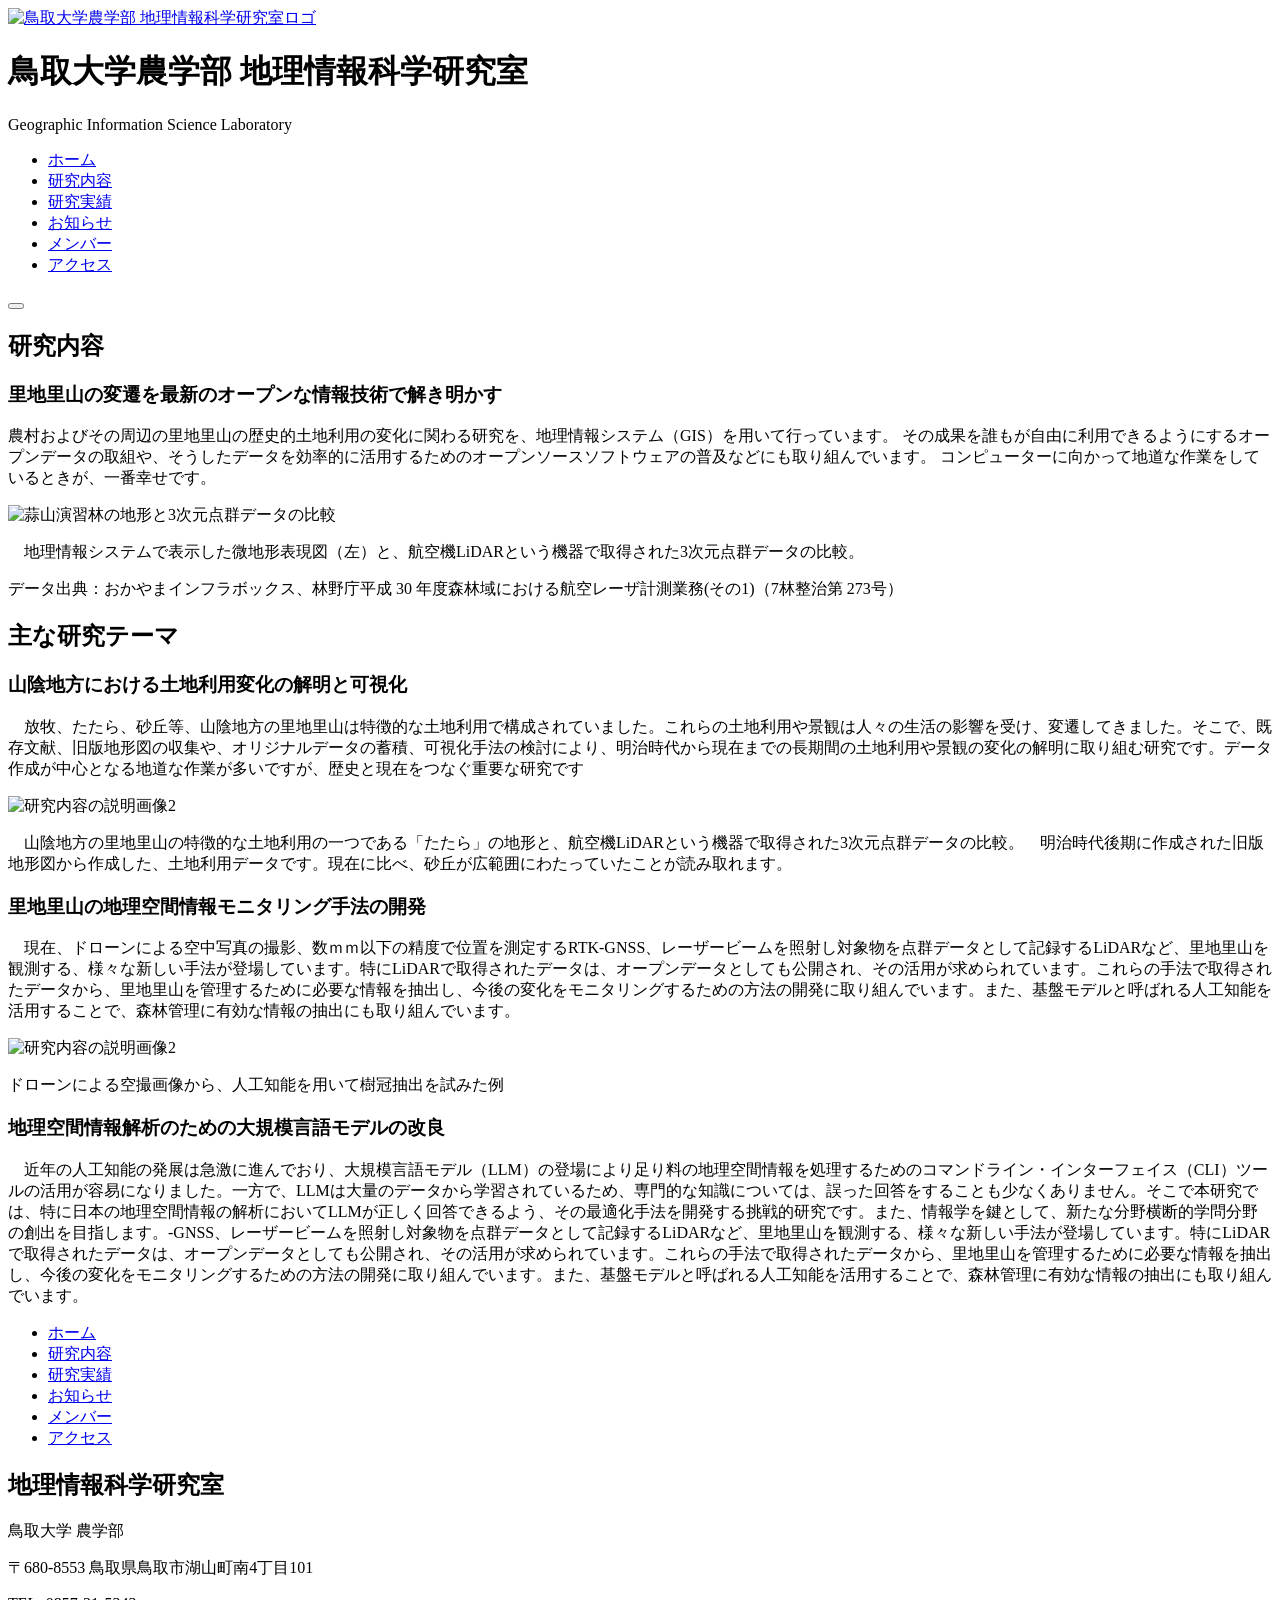
==== about.html @ 8131704d "Add files via upload" ====
<!DOCTYPE html>
<html lang="ja">

  <head>
    <meta charset="UTF-8">
    <meta name="viewport" content="width=device-width, initial-scale=1.0">
    <title>鳥取大学農学部 地理情報科学研究室</title>
    <!-- SEO -->
    <meta name="description" content="鳥取大学農学部 地理情報科学研究室の公式サイト。研究内容、研究実績、メンバー情報を掲載しています。">
    <link rel="stylesheet" href="css/style.css">
  </head>

  <body>

    <!-- ヘッダー -->
    <header>
      <div class="header_container">

        <!-- ロゴ -->
        <div class="logo">
          <a href="./index.html"> 
            <img src="images/logo.jpg" alt="鳥取大学農学部 地理情報科学研究室ロゴ"> 
          </a>
          <div class="site_title">
            <h1>鳥取大学農学部 地理情報科学研究室</h1>
            <p>Geographic Information Science Laboratory</p>
          </div>
        </div>

        <!-- ナビゲーション --> 
        <nav class="navigation" aria-label="メインナビゲーション">
          <ul class="navigation_list">
            <li><a href="./index.html">ホーム</a></li>
            <li><a href="./about.html">研究内容</a></li>
            <li><a href="./research.html">研究実績</a></li>
            <li><a href="./news.html">お知らせ</a></li>
            <li><a href="./members.html">メンバー</a></li>
            <li><a href="./access.html">アクセス</a></li>
          </ul>
        </nav>
      </div>


      <!-- ハンバーガーメニュー --> 
      <button class="hamburger" id="hamburger" aria-label="メニューを開く"> 
        <span class="hamburger_border_top"></span>
        <span class="hamburger_border_center"></span>
        <span class="hamburger_border_bottom"></span>
      </button>

      <div class="background" id="background"></div>
    </header>
    <!-- /ヘッダー -->
    
    <!-- メイン -->
    <main>
      <section>
        <h2 class="title">研究内容</h2>

        <article class="subsection">
          <h3 class="subject">里地里山の変遷を最新のオープンな情報技術で解き明かす</h3>
          <p>
            農村およびその周辺の里地里山の歴史的土地利用の変化に関わる研究を、地理情報システム（GIS）を用いて行っています。
            その成果を誰もが自由に利用できるようにするオープンデータの取組や、そうしたデータを効率的に活用するためのオープンソースソフトウェアの普及などにも取り組んでいます。
            コンピューターに向かって地道な作業をしているときが、一番幸せです。 
          </p>
          <img src="images/about_satoyama.png" alt="蒜山演習林の地形と3次元点群データの比較" class="image">
          <p>
            　地理情報システムで表示した微地形表現図（左）と、航空機LiDARという機器で取得された3次元点群データの比較。
          </p>
          <p>
            データ出典：おかやまインフラボックス、林野庁平成 30 年度森林域における航空レーザ計測業務(その1)（7林整治第 273号）
          </p>
        </article>

        <h2 class="title">主な研究テーマ</h2>
        <article class="subsection">
          <h3 class="subject">山陰地方における土地利用変化の解明と可視化</h3>
          <p>
           　放牧、たたら、砂丘等、山陰地方の里地里山は特徴的な土地利用で構成されていました。これらの土地利用や景観は人々の生活の影響を受け、変遷してきました。そこで、既存文献、旧版地形図の収集や、オリジナルデータの蓄積、可視化手法の検討により、明治時代から現在までの長期間の土地利用や景観の変化の解明に取り組む研究です。データ作成が中心となる地道な作業が多いですが、歴史と現在をつなぐ重要な研究です
          </p>
          <img src="images/about_tatara.png" alt="研究内容の説明画像2" class="image">
          <p>
            　山陰地方の里地里山の特徴的な土地利用の一つである「たたら」の地形と、航空機LiDARという機器で取得された3次元点群データの比較。　明治時代後期に作成された旧版地形図から作成した、土地利用データです。現在に比べ、砂丘が広範囲にわたっていたことが読み取れます。
          </p>
        </article>

        <article class="subsection">
          <h3 class="subject">里地里山の地理空間情報モニタリング手法の開発</h3>
          <p>
           　現在、ドローンによる空中写真の撮影、数ｍｍ以下の精度で位置を測定するRTK-GNSS、レーザービームを照射し対象物を点群データとして記録するLiDARなど、里地里山を観測する、様々な新しい手法が登場しています。特にLiDARで取得されたデータは、オープンデータとしても公開され、その活用が求められています。これらの手法で取得されたデータから、里地里山を管理するために必要な情報を抽出し、今後の変化をモニタリングするための方法の開発に取り組んでいます。また、基盤モデルと呼ばれる人工知能を活用することで、森林管理に有効な情報の抽出にも取り組んでいます。
          </p>
          <img src="images/about_jukan.png" alt="研究内容の説明画像2" class="image">
          <p>
            ドローンによる空撮画像から、人工知能を用いて樹冠抽出を試みた例
          </p>
        </article>

        <article class="subsection">
          <h3 class="subject">地理空間情報解析のための大規模言語モデルの改良</h3>
          <p>
           　近年の人工知能の発展は急激に進んでおり、大規模言語モデル（LLM）の登場により足り料の地理空間情報を処理するためのコマンドライン・インターフェイス（CLI）ツールの活用が容易になりました。一方で、LLMは大量のデータから学習されているため、専門的な知識については、誤った回答をすることも少なくありません。そこで本研究では、特に日本の地理空間情報の解析においてLLMが正しく回答できるよう、その最適化手法を開発する挑戦的研究です。また、情報学を鍵として、新たな分野横断的学問分野の創出を目指します。-GNSS、レーザービームを照射し対象物を点群データとして記録するLiDARなど、里地里山を観測する、様々な新しい手法が登場しています。特にLiDARで取得されたデータは、オープンデータとしても公開され、その活用が求められています。これらの手法で取得されたデータから、里地里山を管理するために必要な情報を抽出し、今後の変化をモニタリングするための方法の開発に取り組んでいます。また、基盤モデルと呼ばれる人工知能を活用することで、森林管理に有効な情報の抽出にも取り組んでいます。
          </p>
        </article>

      </section>
    </main>
    <!-- /メイン -->

    <!-- フッター -->
    <footer>

      <!-- フッターナビゲーション -->
      <ul class="navigation_list">
        <li><a href="./index.html">ホーム</a></li>
        <li><a href="./about.html">研究内容</a></li>
        <li><a href="./research.html">研究実績</a></li>
        <li><a href="./news.html">お知らせ</a></li>
        <li><a href="./members.html">メンバー</a></li>
        <li><a href="./access.html">アクセス</a></li>
      </ul>

      <div class="footer_container">
        <!-- 研究室情報 -->
        <div class="footer_info">
          <h2>地理情報科学研究室</h2>
          <p>鳥取大学 農学部</p>
          <p>〒680-8553 鳥取県鳥取市湖山町南4丁目101</p>
          <p>TEL: 0857-31-5343</p>
        </div>
      </div>

    </footer>
    <!-- /フッター -->

    <script type="text/javascript" src="script.js"></script>

  </body>

</html>
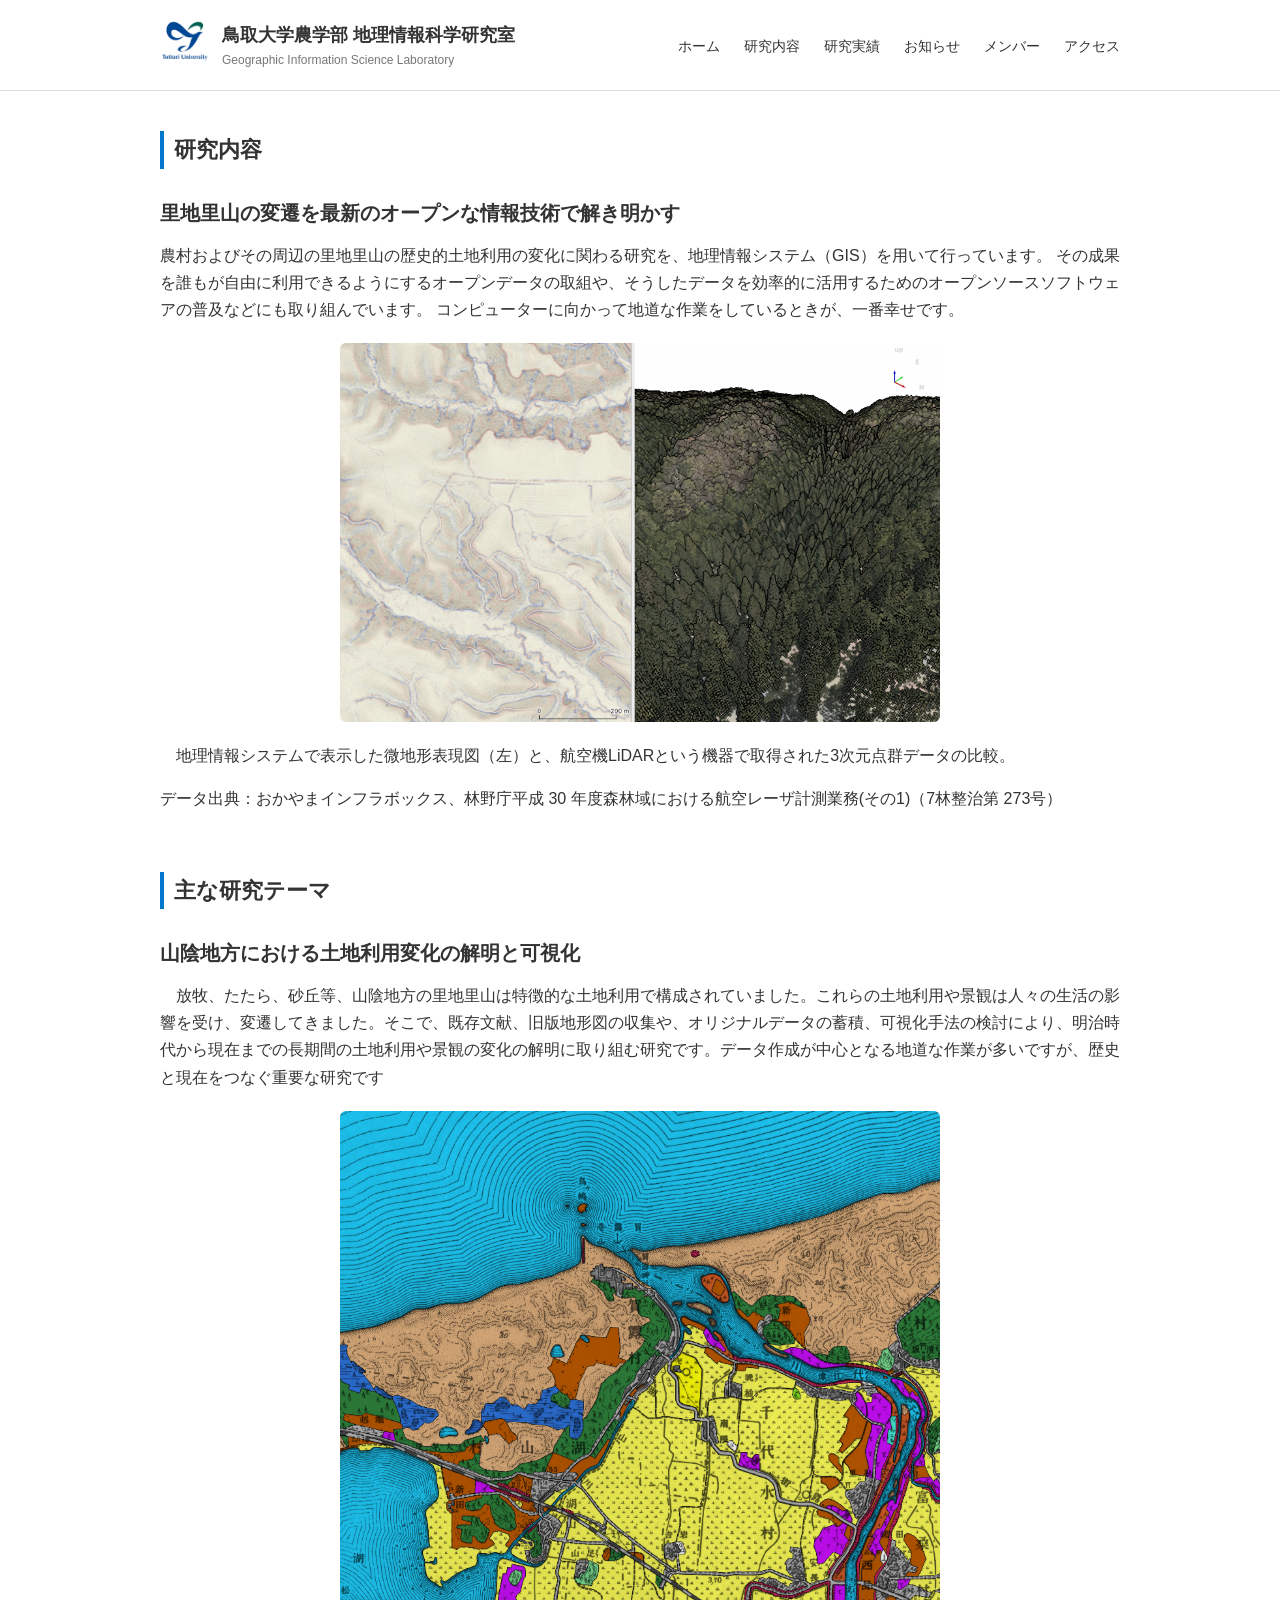
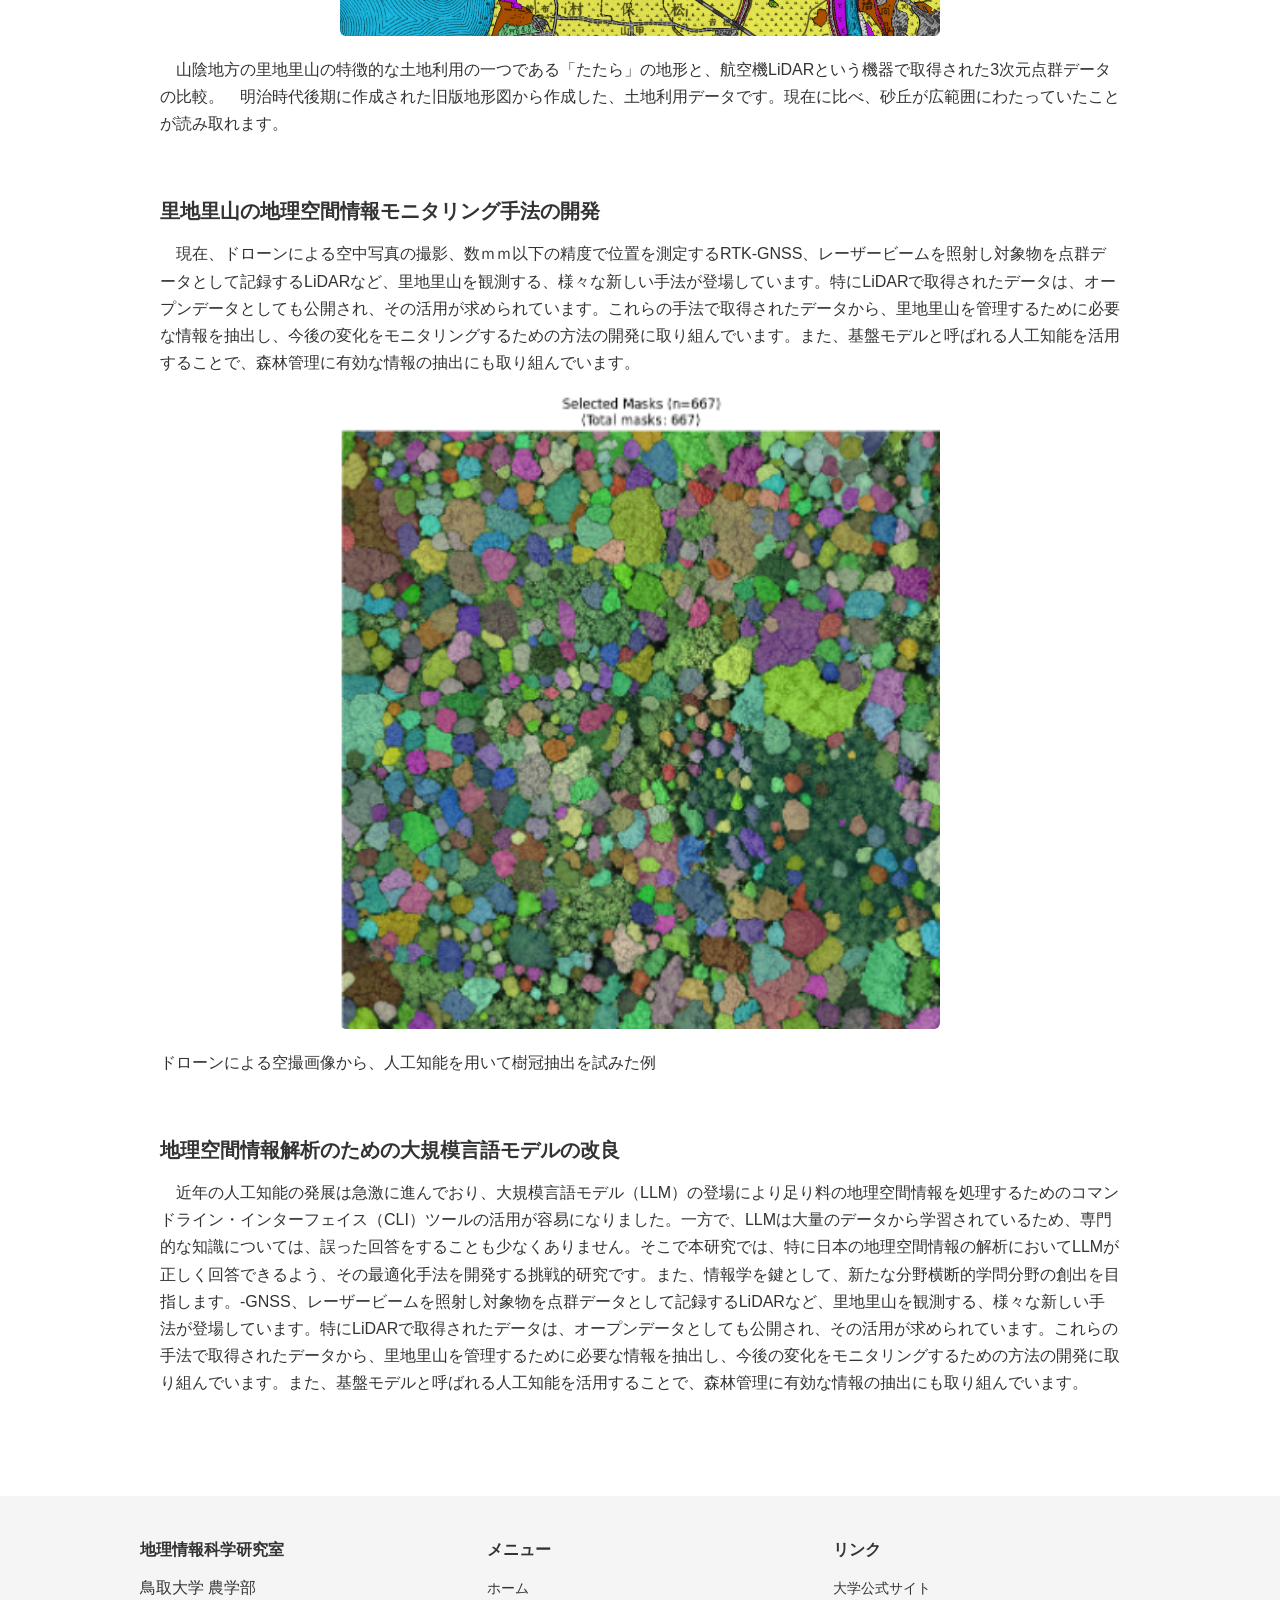
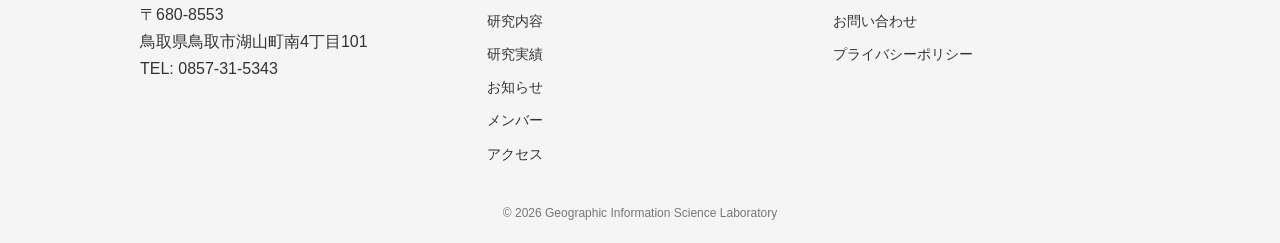
==== commit 6c0b536b: "Update about.html" ====
--- a/about.html
+++ b/about.html
@@ -28,7 +28,7 @@
         </div>
 
         <!-- ナビゲーション --> 
-        <nav class="navigation" aria-label="メインナビゲーション">
+        <nav class="navigation" id="nav" aria-label="メインナビゲーション">
           <ul class="navigation_list">
             <li><a href="./index.html">ホーム</a></li>
             <li><a href="./about.html">研究内容</a></li>
@@ -107,34 +107,58 @@
     </main>
     <!-- /メイン -->
 
+
     <!-- フッター -->
-    <footer>
 
-      <!-- フッターナビゲーション -->
-      <ul class="navigation_list">
-        <li><a href="./index.html">ホーム</a></li>
-        <li><a href="./about.html">研究内容</a></li>
-        <li><a href="./research.html">研究実績</a></li>
-        <li><a href="./news.html">お知らせ</a></li>
-        <li><a href="./members.html">メンバー</a></li>
-        <li><a href="./access.html">アクセス</a></li>
-      </ul>
+    <footer class="footer">
 
-      <div class="footer_container">
-        <!-- 研究室情報 -->
-        <div class="footer_info">
-          <h2>地理情報科学研究室</h2>
+      <div class="footer_inner">
+
+        <!-- ① 研究室情報 -->
+        <div class="footer_col">
+          <h2 class="footer_title">地理情報科学研究室</h2>
           <p>鳥取大学 農学部</p>
-          <p>〒680-8553 鳥取県鳥取市湖山町南4丁目101</p>
+          <p>〒680-8553</p>
+          <p>鳥取県鳥取市湖山町南4丁目101</p>
           <p>TEL: 0857-31-5343</p>
         </div>
+
+        <!-- ② ナビゲーション -->
+        <div class="footer_col">
+          <h3 class="footer_title">メニュー</h3>
+          <ul class="footer_nav">
+            <li><a href="./index.html">ホーム</a></li>
+            <li><a href="./about.html">研究内容</a></li>
+            <li><a href="./research.html">研究実績</a></li>
+            <li><a href="./news.html">お知らせ</a></li>
+            <li><a href="./members.html">メンバー</a></li>
+            <li><a href="./access.html">アクセス</a></li>
+          </ul>
+        </div>
+
+        <!-- ③ 補助情報 -->
+        <div class="footer_col">
+          <h3 class="footer_title">リンク</h3>
+          <ul class="footer_nav">
+            <li><a href="#">大学公式サイト</a></li>
+            <li><a href="#">お問い合わせ</a></li>
+            <li><a href="#">プライバシーポリシー</a></li>
+          </ul>
+        </div>
+
+      </div>
+
+      <!-- コピーライト -->
+      <div class="footer_bottom">
+        <p>&copy; 2026 Geographic Information Science Laboratory</p>
       </div>
 
     </footer>
+
     <!-- /フッター -->
 
-    <script type="text/javascript" src="script.js"></script>
+    <script src="js/script.js"></script>
 
   </body>
 
-</html>+</html>
--- a/css/style.css
+++ b/css/style.css
@@ -0,0 +1,489 @@
+/* =====================
+   リセット
+===================== */
+* {
+  margin: 0;
+  padding: 0;
+  box-sizing: border-box;
+}
+
+body {
+  font-family: Arial, sans-serif;
+  line-height: 1.7;
+  color: #333;
+}
+
+/* =====================
+   共通幅
+===================== */
+.header_container,
+main,
+.footer_container {
+  max-width: 1000px;
+  margin: 0 auto;
+}
+
+/* =====================
+   ヘッダー
+===================== */
+header {
+  background: #fff;
+  border-bottom: 1px solid #ddd;
+  position: relative;
+  z-index: 10;
+}
+
+.header_container {
+  display: flex;
+  justify-content: space-between;
+  align-items: center;
+  padding: 16px 20px;
+}
+
+/* ロゴ */
+.logo {
+  display: flex;
+  align-items: center;
+  gap: 12px;
+}
+
+.logo img {
+  width: 50px;
+}
+
+.site_title h1 {
+  font-size: 18px;
+}
+
+.site_title p {
+  font-size: 12px;
+  color: #777;
+}
+
+@media (max-width: 900px) {
+  .site_title h1 {
+    font-size: 14px;
+  }
+}
+
+/* =====================
+   ナビゲーション
+===================== */
+.navigation_list {
+  display: flex;
+  list-style: none;
+  gap: 24px;
+}
+
+.navigation_list a {
+  text-decoration: none;
+  color: #333;
+  font-size: 14px;
+}
+
+.navigation_list a:hover {
+  color: #0077cc;
+}
+
+/* =====================
+   ハンバーガー
+===================== */
+
+.header_container {
+  display: flex;
+  justify-content: space-between;
+  align-items: center;
+}
+
+/* =====================
+   ナビ（PC）
+===================== */
+.navigation {
+  display: flex;
+  gap: 20px;
+}
+
+/* =====================
+   ハンバーガー本体
+===================== */
+.hamburger {
+  display: none;
+  background: none;
+  border: none;
+  cursor: pointer;
+  padding: 5px;
+}
+
+/* 三本線 */
+.hamburger span {
+  display: block;
+  width: 25px;
+  height: 2px;
+  background: #333;
+  margin: 5px 0;
+}
+
+/* =====================
+   スマホ・小画面
+===================== */
+@media (max-width: 900px) {
+
+  /* ハンバーガー表示 */
+  .hamburger {
+    display: block;
+    position: absolute;
+    top: 20px;
+    right: 20px;
+    z-index: 999;
+  }
+
+  /* ナビ非表示 */
+  .navigation {
+    display: none;
+  }
+
+  /* 開いたとき */
+  .navigation.active {
+    display: block;
+    position: absolute;
+    top: 60px;
+    right: 20px;
+    background: #fff;
+    padding: 15px;
+    border: 1px solid #ddd;
+  }
+
+  /* メニュー縦並び */
+  .navigation_list {
+    display: flex;
+    flex-direction: column;
+    gap: 10px;
+  }
+}
+
+/* =====================
+   メイン
+===================== */
+
+/* =====================
+   ヒーロー画像
+===================== */
+.hero {
+  position: relative;
+  width: 100%;
+  height: 400px;
+  overflow: hidden;
+}
+
+/* 画像 */
+.hero_image {
+  width: 100%;
+  height: 100%;
+  object-fit: cover;
+}
+
+/* テキスト */
+.hero_text {
+  position: absolute;
+  bottom: 30px;
+  left: 30px;
+  color: #fff;
+}
+
+.hero_text h2 {
+  font-size: 28px;
+  margin-bottom: 5px;
+}
+
+.hero_text p {
+  font-size: 14px;
+}
+
+/* 暗くして文字を見やすく */
+.hero::before {
+  content: "";
+  position: absolute;
+  inset: 0;
+  background: rgba(0,0,0,0.3);
+}
+
+/* スマホ */
+@media (max-width: 768px) {
+  .hero {
+    height: 250px;
+  }
+
+  .hero_text h2 {
+    font-size: 20px;
+  }
+}
+main {
+  padding: 40px 20px;
+}
+
+section {
+  margin-bottom: 50px;
+}
+
+.title {
+  font-size: 22px;
+  margin-bottom: 14px;
+  border-left: 4px solid #0077cc;
+  padding-left: 10px;
+}
+
+.subtitle {
+  margin: 20px 0 10px;
+}
+
+/* ボタン */
+.button_container {
+  margin-top: 16px;
+}
+
+.button {
+  display: inline-block;
+  padding: 10px 18px;
+  background: #0077cc;
+  color: #fff;
+  text-decoration: none;
+  border-radius: 4px;
+}
+
+.button:hover {
+  background: #005fa3;
+}
+
+/* 画像 */
+.image {
+  width: 100%;
+  max-width: 500px;
+  height: auto;
+  border-radius: 6px;
+}
+
+/* =====================
+   ヒーロー画像
+===================== */
+.hero {
+  position: relative;
+  width: 100%;
+  aspect-ratio: 4 / 3; 
+  overflow: hidden;
+}
+
+/* 画像 */
+.hero_image {
+  width: 100%;
+  height: 100%;
+  object-fit: cover;
+}
+
+/* テキスト */
+.hero_text {
+  position: absolute;
+  bottom: 30px;
+  left: 30px;
+  color: #fff;
+}
+
+.hero_text h2 {
+  font-size: 28px;
+  margin-bottom: 5px;
+}
+
+.hero_text p {
+  font-size: 14px;
+}
+
+/* 暗くして文字を見やすく */
+.hero::before {
+  content: "";
+  position: absolute;
+  inset: 0;
+  background: rgba(0,0,0,0.3);
+}
+
+/* スマホ */
+@media (max-width: 768px) {
+  .hero {
+    height: 250px;
+  }
+
+  .hero_text h2 {
+    font-size: 20px;
+  }
+}
+
+/* =====================
+   研究内容
+===================== */
+
+/* 各研究ブロック */
+.subsection {
+  margin-bottom: 60px;
+}
+
+/* 見出し */
+.subject {
+  font-size: 20px;
+  margin-bottom: 15px;
+  line-height: 1.4;
+}
+
+/* 本文 */
+.subsection p {
+  margin-bottom: 15px;
+}
+
+/* 画像の余白 */
+.image {
+  display: block;
+  margin: 20px auto;
+  max-width: 600px;
+}
+
+/* セクション内のタイトル間隔調整 */
+.title + p {
+  margin-bottom: 20px;
+}
+
+.title + .subsection {
+  margin-top: 30px;
+}
+
+/* =====================
+   お知らせ
+===================== */
+.list {
+  list-style: none;
+}
+
+.list li {
+  padding: 10px 0;
+  border-bottom: 1px solid #ddd;
+}
+
+.list time {
+  font-weight: bold;
+  margin-right: 10px;
+}
+
+/* =====================
+   メンバー
+===================== */
+.member_list {
+  list-style: none;
+  margin-bottom: 30px;
+}
+
+/* ▼ 教員 */
+.subtitle + .member_list {
+  padding: 0;
+  border: none;
+}
+
+.subtitle + .member_list > li {
+  font-size: 20px;
+  font-weight: bold;
+  color: #222;
+  margin-bottom: 10px;
+}
+
+/* 名前 */
+.member_sublist {
+  list-style: none;
+  margin-left: 0;
+  margin-top: 5px;
+}
+
+.member_sublist li {
+  font-size: 15px;
+  color: #555;
+  margin-bottom: 4px;
+}
+
+/* 学生区分（M2, M1, B4） */
+.member_list > li {
+  margin-bottom: 15px;
+}
+
+/* 区分タイトル */
+.member_list > li::before {
+  content: "";
+  display: inline-block;
+  width: 4px;
+  height: 14px;
+  background: #0077cc;
+  margin-right: 8px;
+  vertical-align: middle;
+}
+
+/* =====================
+   アクセス
+===================== */
+.map {
+  width: 100%;
+  height: 300px;
+  border: none;
+}
+
+/* =====================
+   フッター（3カラム）
+===================== */
+.footer {
+  background: #f5f5f5;
+  padding: 40px 20px 20px;
+}
+
+.footer_inner {
+  max-width: 1000px;
+  margin: 0 auto;
+  display: flex;
+  gap: 40px;
+  justify-content: space-between;
+}
+
+.footer_col {
+  flex: 1;
+}
+
+.footer_title {
+  font-size: 16px;
+  margin-bottom: 10px;
+}
+
+.footer_nav {
+  list-style: none;
+}
+
+.footer_nav li {
+  margin-bottom: 6px;
+}
+
+.footer_nav a {
+  text-decoration: none;
+  color: #333;
+  font-size: 14px;
+}
+
+.footer_nav a:hover {
+  color: #0077cc;
+}
+
+.footer_bottom {
+  text-align: center;
+  margin-top: 30px;
+  font-size: 12px;
+  color: #777;
+}
+
+/* =====================
+   スマホ
+===================== */
+@media (max-width: 768px) {
+  .footer_inner {
+    flex-direction: column;
+    gap: 20px;
+  }
+}
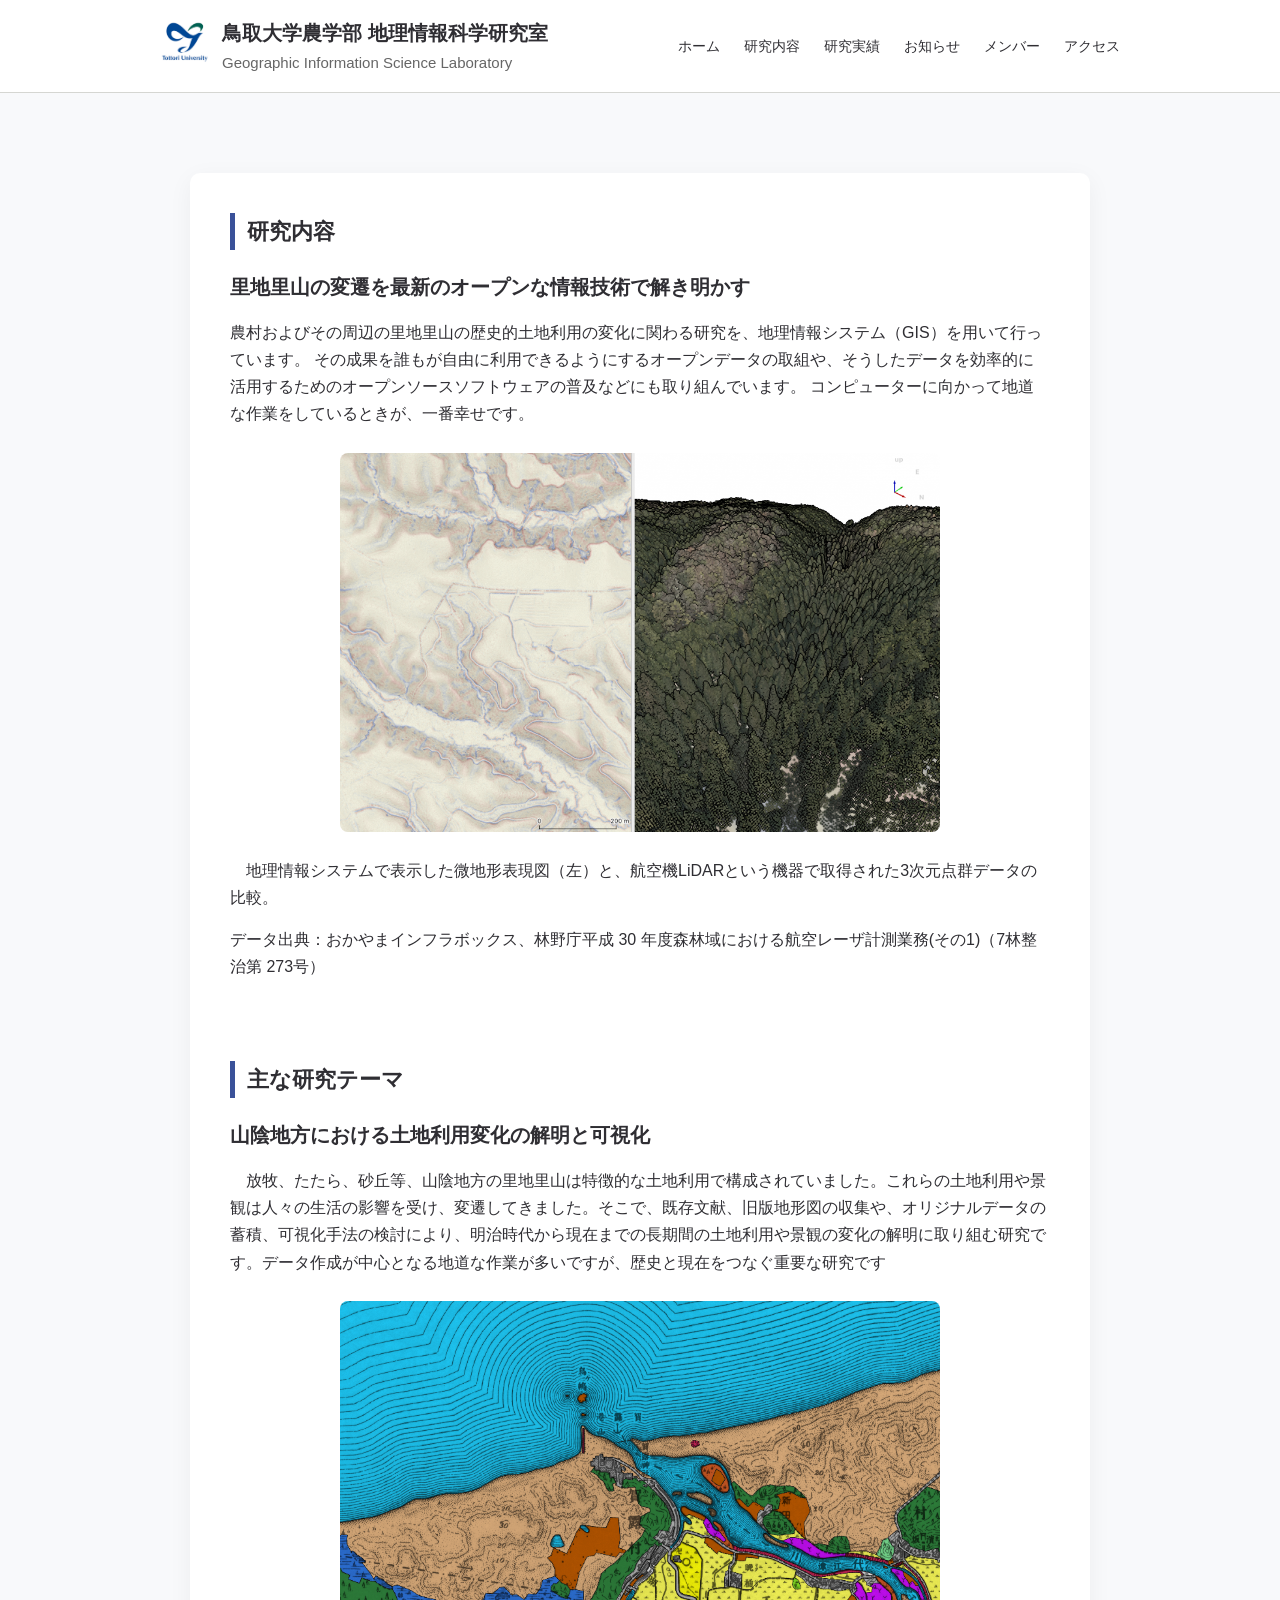
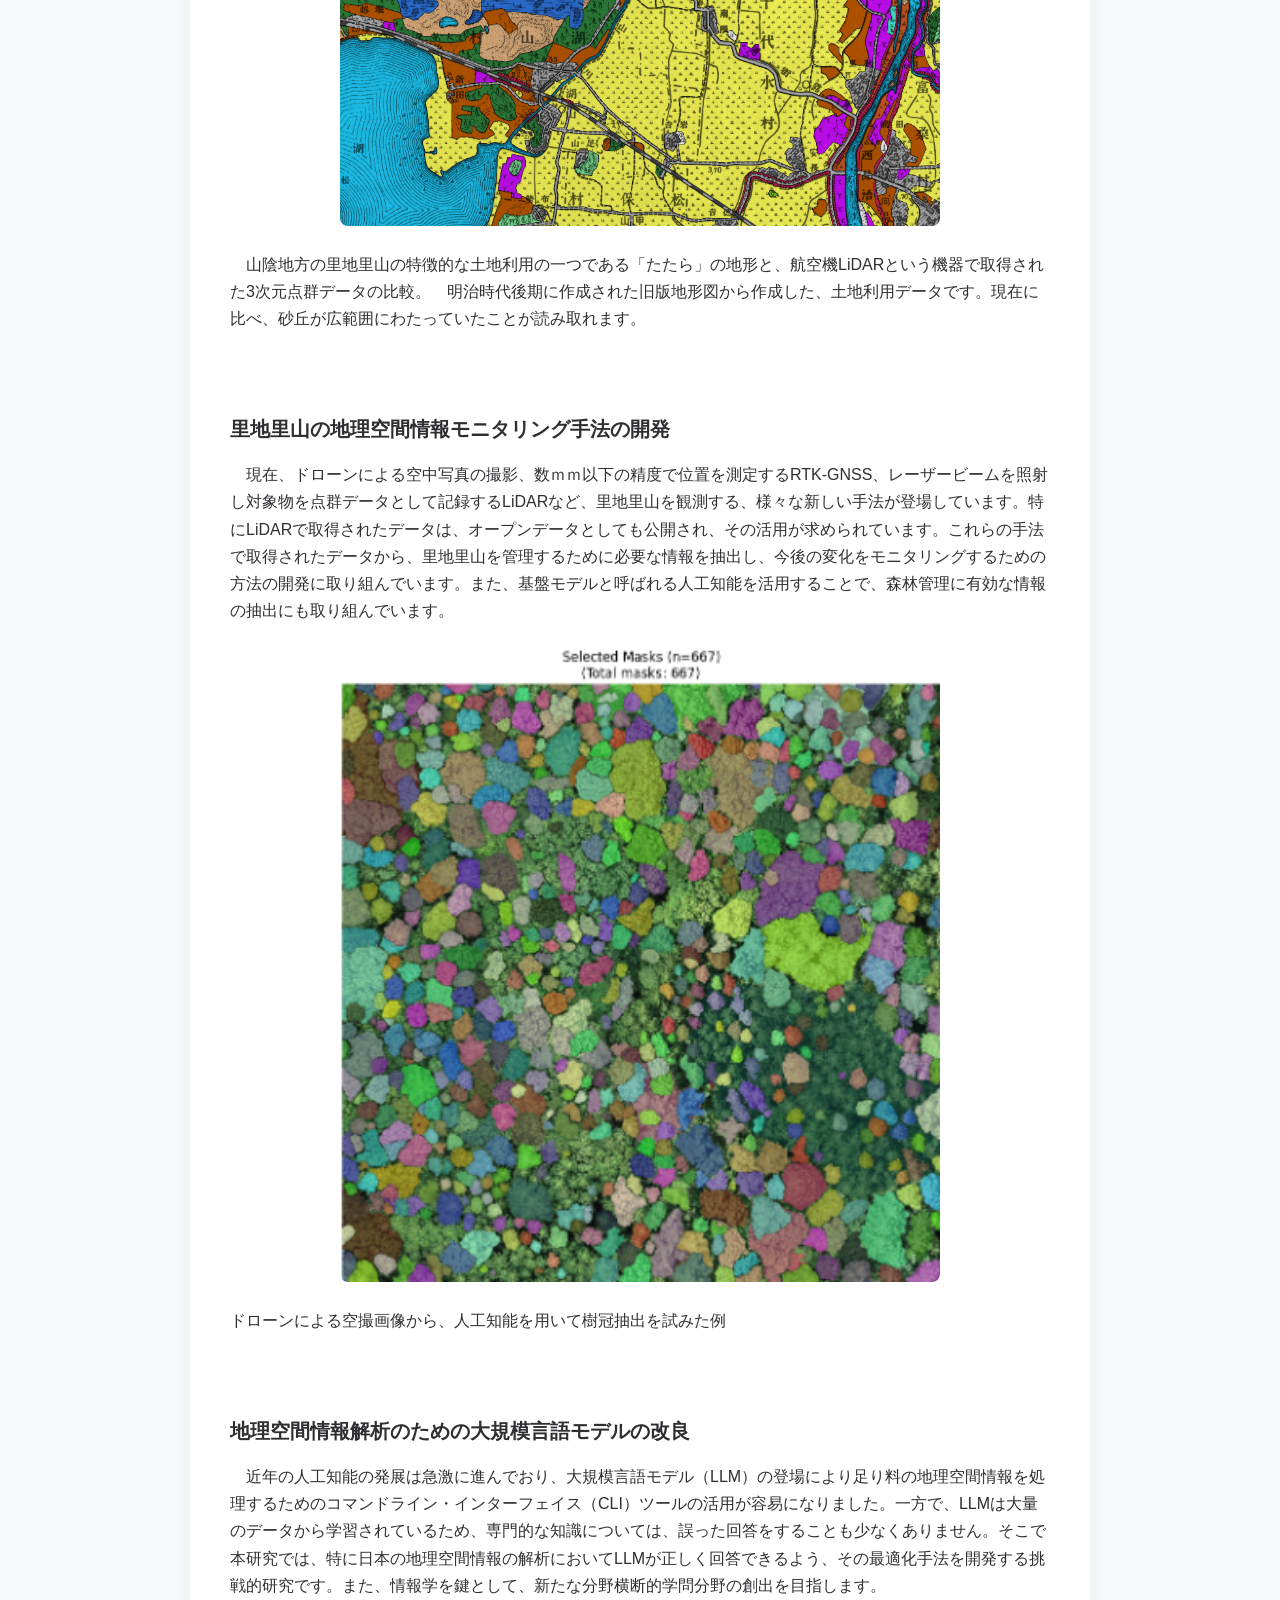
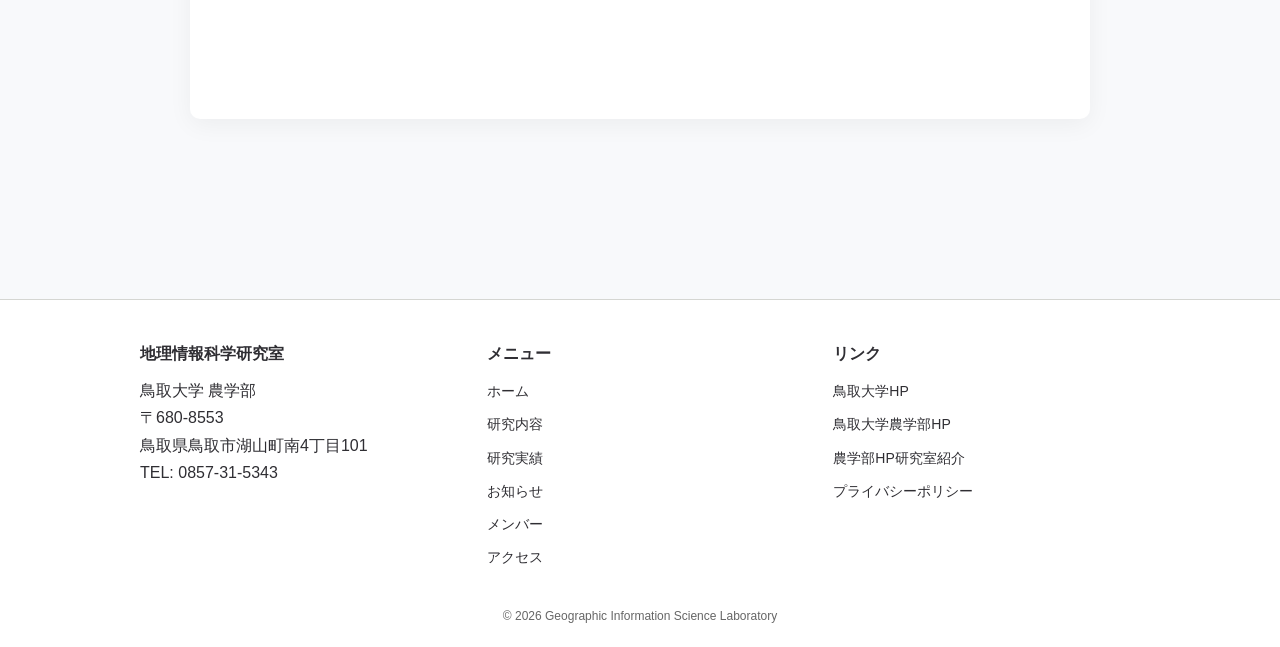
==== commit c38d7e20: "Update about.html" ====
--- a/about.html
+++ b/about.html
@@ -99,7 +99,7 @@
         <article class="subsection">
           <h3 class="subject">地理空間情報解析のための大規模言語モデルの改良</h3>
           <p>
-           　近年の人工知能の発展は急激に進んでおり、大規模言語モデル（LLM）の登場により足り料の地理空間情報を処理するためのコマンドライン・インターフェイス（CLI）ツールの活用が容易になりました。一方で、LLMは大量のデータから学習されているため、専門的な知識については、誤った回答をすることも少なくありません。そこで本研究では、特に日本の地理空間情報の解析においてLLMが正しく回答できるよう、その最適化手法を開発する挑戦的研究です。また、情報学を鍵として、新たな分野横断的学問分野の創出を目指します。-GNSS、レーザービームを照射し対象物を点群データとして記録するLiDARなど、里地里山を観測する、様々な新しい手法が登場しています。特にLiDARで取得されたデータは、オープンデータとしても公開され、その活用が求められています。これらの手法で取得されたデータから、里地里山を管理するために必要な情報を抽出し、今後の変化をモニタリングするための方法の開発に取り組んでいます。また、基盤モデルと呼ばれる人工知能を活用することで、森林管理に有効な情報の抽出にも取り組んでいます。
+           　近年の人工知能の発展は急激に進んでおり、大規模言語モデル（LLM）の登場により足り料の地理空間情報を処理するためのコマンドライン・インターフェイス（CLI）ツールの活用が容易になりました。一方で、LLMは大量のデータから学習されているため、専門的な知識については、誤った回答をすることも少なくありません。そこで本研究では、特に日本の地理空間情報の解析においてLLMが正しく回答できるよう、その最適化手法を開発する挑戦的研究です。また、情報学を鍵として、新たな分野横断的学問分野の創出を目指します。
           </p>
         </article>
 
@@ -108,54 +108,54 @@
     <!-- /メイン -->
 
 
-    <!-- フッター -->
+  <!-- フッター -->
+  <footer class="footer">
 
-    <footer class="footer">
+    <div class="footer_inner">
 
-      <div class="footer_inner">
-
-        <!-- ① 研究室情報 -->
-        <div class="footer_col">
-          <h2 class="footer_title">地理情報科学研究室</h2>
-          <p>鳥取大学 農学部</p>
-          <p>〒680-8553</p>
-          <p>鳥取県鳥取市湖山町南4丁目101</p>
-          <p>TEL: 0857-31-5343</p>
-        </div>
-
-        <!-- ② ナビゲーション -->
-        <div class="footer_col">
-          <h3 class="footer_title">メニュー</h3>
-          <ul class="footer_nav">
-            <li><a href="./index.html">ホーム</a></li>
-            <li><a href="./about.html">研究内容</a></li>
-            <li><a href="./research.html">研究実績</a></li>
-            <li><a href="./news.html">お知らせ</a></li>
-            <li><a href="./members.html">メンバー</a></li>
-            <li><a href="./access.html">アクセス</a></li>
-          </ul>
-        </div>
-
-        <!-- ③ 補助情報 -->
-        <div class="footer_col">
-          <h3 class="footer_title">リンク</h3>
-          <ul class="footer_nav">
-            <li><a href="#">大学公式サイト</a></li>
-            <li><a href="#">お問い合わせ</a></li>
-            <li><a href="#">プライバシーポリシー</a></li>
-          </ul>
-        </div>
-
+      <!-- ① 研究室情報 -->
+      <div class="footer_col">
+        <h2 class="footer_title">地理情報科学研究室</h2>
+        <p>鳥取大学 農学部</p>
+        <p>〒680-8553</p>
+        <p>鳥取県鳥取市湖山町南4丁目101</p>
+        <p>TEL: 0857-31-5343</p>
       </div>
 
-      <!-- コピーライト -->
-      <div class="footer_bottom">
-        <p>&copy; 2026 Geographic Information Science Laboratory</p>
+      <!-- ② ナビゲーション -->
+      <div class="footer_col">
+        <h3 class="footer_title">メニュー</h3>
+        <ul class="footer_nav">
+          <li><a href="./index.html">ホーム</a></li>
+          <li><a href="./about.html">研究内容</a></li>
+          <li><a href="./research.html">研究実績</a></li>
+          <li><a href="./news.html">お知らせ</a></li>
+          <li><a href="./members.html">メンバー</a></li>
+          <li><a href="./access.html">アクセス</a></li>
+        </ul>
       </div>
 
-    </footer>
+      <!-- ③ 補助情報 -->
+      <div class="footer_col">
+        <h3 class="footer_title">リンク</h3>
+        <ul class="footer_nav">
+          <li><a href="https://www.tottori-u.ac.jp/" target="_blank" rel="noopener noreferrer">鳥取大学HP</a></li>
+          <li><a href="https://muses.muses.tottori-u.ac.jp/" target="_blank" rel="noopener noreferrer">鳥取大学農学部HP</a></li>
+          <li><a href="https://muses.muses.tottori-u.ac.jp/about/staff/teacher-leas.php?id=57" target="_blank" rel="noopener noreferrer">農学部HP研究室紹介
+          </a></li>
+          <li><a href="./privacy.html">プライバシーポリシー</a></li>
+        </ul>
+      </div>
 
-    <!-- /フッター -->
+    </div>
+
+    <!-- コピーライト -->
+    <div class="footer_bottom">
+      <p>&copy; 2026 Geographic Information Science Laboratory</p>
+    </div>
+
+  </footer>
+  <!-- /フッター -->
 
     <script src="js/script.js"></script>
 
--- a/css/style.css
+++ b/css/style.css
@@ -1,3 +1,16 @@
+/* =====================
+   カラー設計
+===================== */
+:root {
+  --text: #2F2E33;
+  --sub-text: #666;
+  --border: #D5D6D2;
+  --base: #FFFFFF;
+  --accent: #3A5199;
+  --accent-dark: #2c3e75;
+  --bg-light: #f8f9fb;
+}
+
 /* =====================
    リセット
 ===================== */
@@ -7,18 +20,21 @@
   box-sizing: border-box;
 }
 
+/* =====================
+   基本
+===================== */
 body {
   font-family: Arial, sans-serif;
   line-height: 1.7;
-  color: #333;
+  color: var(--text);
+  background: var(--bg-light);
 }
 
 /* =====================
    共通幅
 ===================== */
 .header_container,
-main,
-.footer_container {
+main {
   max-width: 1000px;
   margin: 0 auto;
 }
@@ -27,9 +43,10 @@
    ヘッダー
 ===================== */
 header {
-  background: #fff;
-  border-bottom: 1px solid #ddd;
-  position: relative;
+  background: var(--base);
+  border-bottom: 1px solid var(--border);
+  position: sticky;
+  top: 0;
   z-index: 10;
 }
 
@@ -52,19 +69,21 @@
 }
 
 .site_title h1 {
-  font-size: 18px;
+  font-size: 20px;
 }
 
 .site_title p {
-  font-size: 12px;
-  color: #777;
-}
-
-@media (max-width: 900px) {
-  .site_title h1 {
-    font-size: 14px;
-  }
-}
+  font-size: 15px;
+  color: var(--sub-text);
+}
+
+
+@media (max-width: 600px) {
+  .site_title p {
+    display: none;
+  }
+}
+
 
 /* =====================
    ナビゲーション
@@ -77,58 +96,46 @@
 
 .navigation_list a {
   text-decoration: none;
-  color: #333;
+  color: var(--text);
   font-size: 14px;
+  font-weight: 500;
+  transition: 0.2s;
 }
 
 .navigation_list a:hover {
-  color: #0077cc;
+  color: var(--accent);
+  border-bottom: 2px solid var(--accent);
+}
+
+.navigation_list a.active {
+  color: var(--accent);
+  font-weight: bold;
 }
 
 /* =====================
    ハンバーガー
-===================== */
-
-.header_container {
-  display: flex;
-  justify-content: space-between;
-  align-items: center;
-}
-
-/* =====================
-   ナビ（PC）
 ===================== */
 .navigation {
   display: flex;
-  gap: 20px;
-}
-
-/* =====================
-   ハンバーガー本体
-===================== */
+}
+
 .hamburger {
   display: none;
   background: none;
   border: none;
   cursor: pointer;
-  padding: 5px;
-}
-
-/* 三本線 */
+}
+
 .hamburger span {
   display: block;
   width: 25px;
   height: 2px;
-  background: #333;
+  background: var(--text);
   margin: 5px 0;
 }
 
-/* =====================
-   スマホ・小画面
-===================== */
+/* スマホ */
 @media (max-width: 900px) {
-
-  /* ハンバーガー表示 */
   .hamburger {
     display: block;
     position: absolute;
@@ -137,52 +144,52 @@
     z-index: 999;
   }
 
-  /* ナビ非表示 */
   .navigation {
     display: none;
   }
 
-  /* 開いたとき */
   .navigation.active {
     display: block;
     position: absolute;
     top: 60px;
     right: 20px;
-    background: #fff;
+    background: var(--base);
     padding: 15px;
-    border: 1px solid #ddd;
-  }
-
-  /* メニュー縦並び */
+    border: 1px solid var(--border);
+    border-radius: 6px;
+  }
+
   .navigation_list {
-    display: flex;
     flex-direction: column;
     gap: 10px;
   }
 }
 
 /* =====================
-   メイン
-===================== */
-
-/* =====================
-   ヒーロー画像
+   ヒーロー
 ===================== */
 .hero {
   position: relative;
+  max-width: 900px;   
   width: 100%;
-  height: 400px;
+  height: 300px;     
+  margin: 50px auto 50px; 
   overflow: hidden;
 }
 
-/* 画像 */
 .hero_image {
   width: 100%;
   height: 100%;
   object-fit: cover;
 }
 
-/* テキスト */
+.hero::before {
+  content: "";
+  position: absolute;
+  inset: 0;
+  background: rgba(0,0,0,0.35);
+}
+
 .hero_text {
   position: absolute;
   bottom: 30px;
@@ -191,23 +198,13 @@
 }
 
 .hero_text h2 {
-  font-size: 28px;
-  margin-bottom: 5px;
+  font-size: 30px;
 }
 
 .hero_text p {
-  font-size: 14px;
-}
-
-/* 暗くして文字を見やすく */
-.hero::before {
-  content: "";
-  position: absolute;
-  inset: 0;
-  background: rgba(0,0,0,0.3);
-}
-
-/* スマホ */
+  font-size: 18px;
+}
+
 @media (max-width: 768px) {
   .hero {
     height: 250px;
@@ -217,206 +214,192 @@
     font-size: 20px;
   }
 }
+
+/* =====================
+   メイン
+===================== */
 main {
-  padding: 40px 20px;
-}
-
+  padding: 80px 20px;
+}
+
+/* セクション（カード化） */
 section {
-  margin-bottom: 50px;
-}
-
+  max-width: 900px;
+  margin: 0 auto 100px;
+  background: var(--base);
+  padding: 40px;
+  border-radius: 10px;
+  box-shadow: 0 6px 25px rgba(0,0,0,0.05);
+}
+
+/* 見出し */
 .title {
   font-size: 22px;
-  margin-bottom: 14px;
-  border-left: 4px solid #0077cc;
-  padding-left: 10px;
+  margin-bottom: 20px;
+  border-left: 5px solid var(--accent);
+  padding-left: 12px;
 }
 
 .subtitle {
-  margin: 20px 0 10px;
-}
-
-/* ボタン */
+  margin: 25px 0 10px;
+  font-weight: bold;
+}
+
+/* =====================
+   ボタン
+===================== */
 .button_container {
-  margin-top: 16px;
+  margin-top: 20px;
 }
 
 .button {
   display: inline-block;
-  padding: 10px 18px;
-  background: #0077cc;
+  padding: 10px 20px;
+  background: var(--accent);
   color: #fff;
   text-decoration: none;
-  border-radius: 4px;
+  border-radius: 6px;
+  transition: 0.2s;
 }
 
 .button:hover {
-  background: #005fa3;
-}
-
-/* 画像 */
+  background: var(--accent-dark);
+}
+
+/* =====================
+   画像
+===================== */
 .image {
+  display: block;
   width: 100%;
-  max-width: 500px;
-  height: auto;
-  border-radius: 6px;
-}
-
-/* =====================
-   ヒーロー画像
-===================== */
-.hero {
-  position: relative;
-  width: 100%;
-  aspect-ratio: 4 / 3; 
-  overflow: hidden;
-}
-
-/* 画像 */
-.hero_image {
-  width: 100%;
-  height: 100%;
-  object-fit: cover;
-}
-
-/* テキスト */
-.hero_text {
-  position: absolute;
-  bottom: 30px;
-  left: 30px;
-  color: #fff;
-}
-
-.hero_text h2 {
-  font-size: 28px;
-  margin-bottom: 5px;
-}
-
-.hero_text p {
-  font-size: 14px;
-}
-
-/* 暗くして文字を見やすく */
-.hero::before {
-  content: "";
-  position: absolute;
-  inset: 0;
-  background: rgba(0,0,0,0.3);
-}
-
-/* スマホ */
-@media (max-width: 768px) {
-  .hero {
-    height: 250px;
-  }
-
-  .hero_text h2 {
-    font-size: 20px;
-  }
+  max-width: 600px;
+  margin: 25px auto;
+  border-radius: 8px;
 }
 
 /* =====================
    研究内容
 ===================== */
-
-/* 各研究ブロック */
 .subsection {
-  margin-bottom: 60px;
-}
-
-/* 見出し */
+  margin-bottom: 80px;
+}
+
 .subject {
   font-size: 20px;
   margin-bottom: 15px;
-  line-height: 1.4;
-}
-
-/* 本文 */
+}
+
 .subsection p {
   margin-bottom: 15px;
 }
 
-/* 画像の余白 */
-.image {
+/* =====================
+   研究実績
+===================== */
+.paper_list {
+  list-style: none;
+}
+
+.paper_list li {
+  padding: 16px 0;
+  border-bottom: 1px solid var(--border);
+}
+
+.paper_title {
+  font-weight: 600;
+  margin-bottom: 4px;
+}
+
+.paper_meta {
+  font-size: 14px;
+  color: var(--sub-text);
+}
+
+/* =====================
+   お知らせ（研究実績風）
+===================== */
+.news_list {
+  list-style: none;
+}
+
+.news_list li {
+  padding: 16px 0;
+  border-bottom: 1px solid var(--border);
+}
+
+/* 日付 */
+.news_list time {
   display: block;
-  margin: 20px auto;
-  max-width: 600px;
-}
-
-/* セクション内のタイトル間隔調整 */
-.title + p {
+  font-size: 13px;
+  color: var(--sub-text);
+  margin-bottom: 4px;
+}
+
+/* 本文 */
+.news_list p {
+  font-size: 15px;
+  font-weight: 500;
+}
+/* =====================
+   メンバー
+===================== */
+.member_list {
+  list-style: none;
+  display: grid;
+  grid-template-columns: repeat(2, 1fr);
+  gap: 30px;
+}
+
+@media (max-width: 768px) {
+  .member_list {
+    grid-template-columns: 1fr;
+  }
+}
+
+.member_list > li {
   margin-bottom: 20px;
-}
-
-.title + .subsection {
-  margin-top: 30px;
-}
-
-/* =====================
-   お知らせ
-===================== */
-.list {
-  list-style: none;
-}
-
-.list li {
-  padding: 10px 0;
-  border-bottom: 1px solid #ddd;
-}
-
-.list time {
   font-weight: bold;
-  margin-right: 10px;
-}
-
-/* =====================
-   メンバー
-===================== */
-.member_list {
-  list-style: none;
-  margin-bottom: 30px;
-}
-
-/* ▼ 教員 */
-.subtitle + .member_list {
-  padding: 0;
-  border: none;
-}
-
-.subtitle + .member_list > li {
-  font-size: 20px;
-  font-weight: bold;
-  color: #222;
-  margin-bottom: 10px;
-}
-
-/* 名前 */
-.member_sublist {
-  list-style: none;
-  margin-left: 0;
-  margin-top: 5px;
-}
-
-.member_sublist li {
-  font-size: 15px;
-  color: #555;
-  margin-bottom: 4px;
-}
-
-/* 学生区分（M2, M1, B4） */
-.member_list > li {
-  margin-bottom: 15px;
-}
-
-/* 区分タイトル */
+  font-size: 18px;
+  position: relative;
+  padding-left: 12px;
+}
+
 .member_list > li::before {
   content: "";
-  display: inline-block;
-  width: 4px;
-  height: 14px;
-  background: #0077cc;
-  margin-right: 8px;
-  vertical-align: middle;
+  width: 6px;
+  height: 20px;
+  background: var(--accent);
+  position: absolute;
+  left: 0;
+  top: 5px;
+}
+
+.member_sublist {
+  list-style: none;
+  margin-top: 8px;
+}
+
+.member_sublist li {
+  font-size: 17px;
+  color: var(--sub-text);
+}
+
+.member_links {
+  margin-top: 4px;
+  display: flex;
+  gap: 10px;
+}
+
+.member_links a {
+  font-size: 15px;
+  color: var(--accent);
+  text-decoration: none;
+  border-bottom: 1px dashed var(--border);
+}
+
+.member_links a:hover {
+  color: var(--accent);
+  border-bottom: 1px solid var(--accent);
 }
 
 /* =====================
@@ -426,13 +409,77 @@
   width: 100%;
   height: 300px;
   border: none;
-}
-
-/* =====================
-   フッター（3カラム）
+  border-radius: 8px;
+}
+
+/* =====================
+   プライバシーポリシー
+===================== */
+.policy_list {
+  list-style: none;
+  margin-top: 12px;
+}
+
+.policy_list li {
+  padding: 10px 0 10px 16px;
+  border-bottom: 1px solid var(--border);
+  position: relative;
+  font-size: 15px;
+}
+
+.policy_list li::before {
+  content: "";
+  width: 4px;
+  height: 4px;
+  background: var(--accent);
+  border-radius: 50%;
+  position: absolute;
+  left: 0;
+  top: 18px;
+}
+
+.policy_list li:last-child {
+  border-bottom: none;
+}
+
+.policy_contact {
+  margin-top: 16px;
+  padding: 20px 24px;
+  background: var(--bg-light);
+  border-left: 4px solid var(--accent);
+  border-radius: 0 6px 6px 0;
+  line-height: 2;
+  font-size: 15px;
+}
+
+.policy_contact_name {
+  font-weight: bold;
+  margin-bottom: 4px;
+}
+
+.policy_contact a {
+  color: var(--accent);
+  text-decoration: none;
+}
+
+.policy_contact a:hover {
+  text-decoration: underline;
+}
+
+.policy_date {
+  margin-top: 24px;
+  font-size: 13px;
+  color: var(--sub-text);
+  text-align: right;
+}
+
+
+/* =====================
+   フッター
 ===================== */
 .footer {
-  background: #f5f5f5;
+  background: var(--base);
+  border-top: 1px solid var(--border);
   padding: 40px 20px 20px;
 }
 
@@ -463,27 +510,23 @@
 
 .footer_nav a {
   text-decoration: none;
-  color: #333;
+  color: var(--text);
   font-size: 14px;
 }
 
 .footer_nav a:hover {
-  color: #0077cc;
+  color: var(--accent);
 }
 
 .footer_bottom {
   text-align: center;
   margin-top: 30px;
   font-size: 12px;
-  color: #777;
-}
-
-/* =====================
-   スマホ
-===================== */
+  color: var(--sub-text);
+}
+
 @media (max-width: 768px) {
   .footer_inner {
     flex-direction: column;
-    gap: 20px;
-  }
-}
+  }
+}
